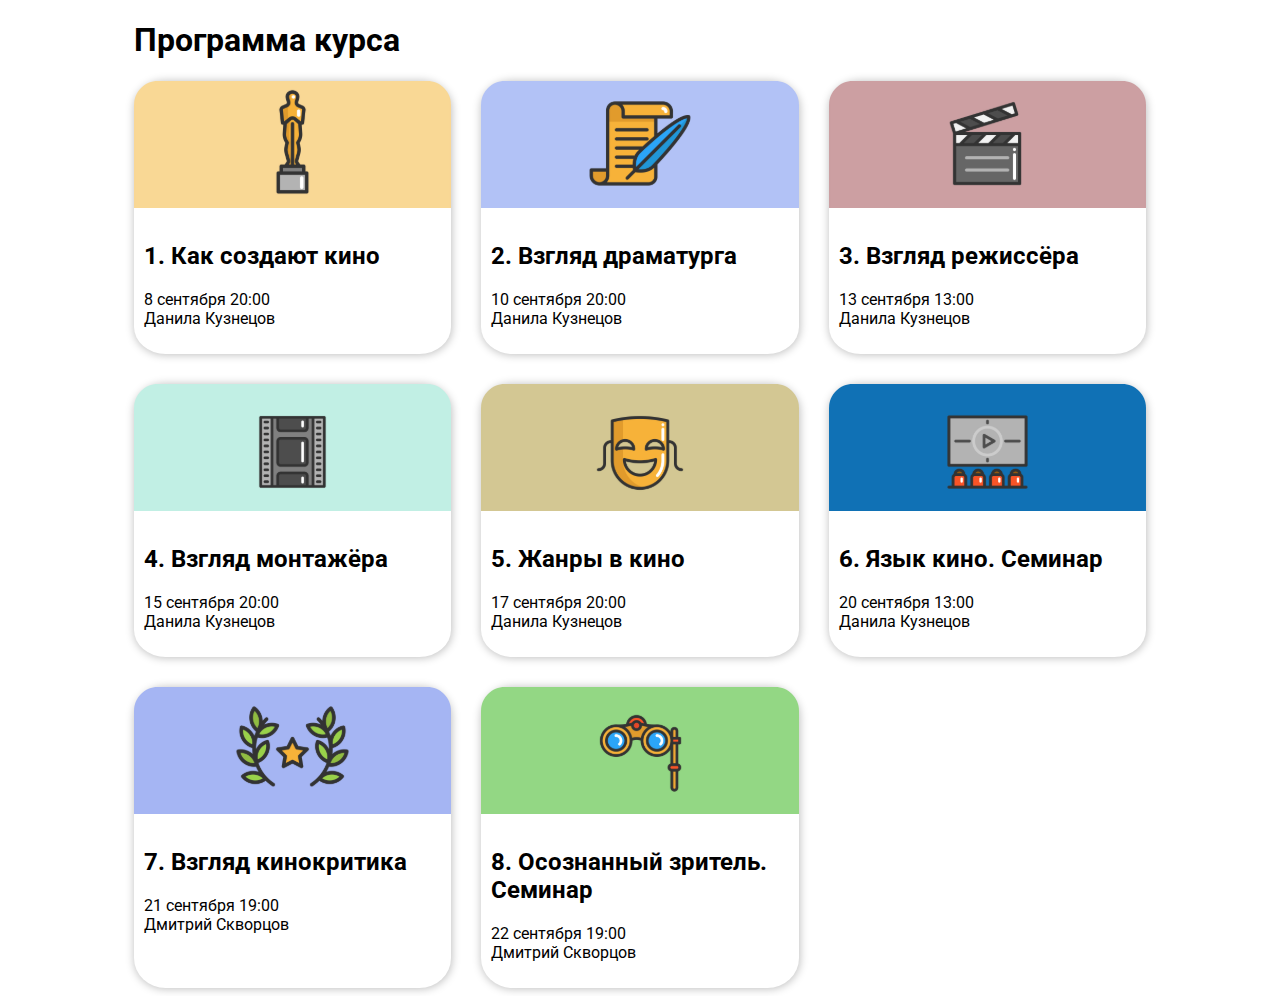
==== index.html @ 0c6a7fe0 "finished cards" ====
<!DOCTYPE html>
<html lang="en">
  <head>
    <meta charset="UTF-8" />
    <meta http-equiv="X-UA-Compatible" content="IE=edge" />
    <meta name="viewport" content="width=device-width, initial-scale=1.0" />
    <title>Document</title>
    <link rel="stylesheet" href="css/style.css" />
    <link rel="stylesheet" href="css/style.css" />
    <link rel="stylesheet" href="css/style.css" />
  </head>
  <body>
    <div class="container">
      <h1>Программа курса</h1>
      <div class="cards-containter">
        <div class="card">
          <div class="card-img-wrapper">
            <img src="./assets/img/Rectangle 5.svg" />
          </div>
          <div class="card-info">
            <h2>1. Как создают кино</h2>
            <p>
              8 сентября 20:00<br />
              Данила Кузнецов
            </p>
          </div>
        </div>
        <div class="card">
          <div class="card-img-wrapper">
            <img src="./assets/img/Rectangle 7.svg" />
          </div>
          <div class="card-info">
            <h2>2. Взгляд драматурга</h2>
            <p>
              10 сентября 20:00<br />
              Данила Кузнецов
            </p>
          </div>
        </div>
        <div class="card">
          <div class="card-img-wrapper">
            <img src="./assets/img/Rectangle 9.svg" />
          </div>
          <div class="card-info">
            <h2>3. Взгляд режиссёра</h2>
            <p>
              13 сентября 13:00<br />
              Данила Кузнецов
            </p>
          </div>
        </div>
        <div class="card">
          <div class="card-img-wrapper">
            <img src="./assets/img/Rectangle 13.svg" />
          </div>
          <div class="card-info">
            <h2>4. Взгляд монтажёра</h2>
            <p>
              15 сентября 20:00<br />
              Данила Кузнецов
            </p>
          </div>
        </div>
        <div class="card">
          <div class="card-img-wrapper">
            <img src="./assets/img/Rectangle 14.svg" />
          </div>
          <div class="card-info">
            <h2>5. Жанры в кино</h2>
            <p>
              17 сентября 20:00<br />
              Данила Кузнецов
            </p>
          </div>
        </div>
        <div class="card">
          <div class="card-img-wrapper">
            <img src="./assets/img/Rectangle 15.svg" />
          </div>
          <div class="card-info">
            <h2>6. Язык кино. Семинар</h2>
            <p>
              20 сентября 13:00<br />
              Данила Кузнецов
            </p>
          </div>
        </div>
        <div class="card">
          <div class="card-img-wrapper">
            <img src="./assets/img/Rectangle 19.svg" />
          </div>
          <div class="card-info">
            <h2>7. Взгляд кинокритика</h2>
            <p>
              21 сентября 19:00<br />
              Дмитрий Скворцов
            </p>
          </div>
        </div>
        <div class="card">
          <div class="card-img-wrapper">
            <img src="./assets/img/Rectangle 20.svg" />
          </div>
          <div class="card-info">
            <h2>8. Осознанный зритель. Семинар</h2>
            <p>
              22 сентября 19:00<br />
              Дмитрий Скворцов
            </p>
          </div>
        </div>
      </div>
    </div>
  </body>
</html>
---- css/style.css ----
@import url("https://fonts.googleapis.com/css2?family=Roboto:wght@400;700&display=swap");

body {
  font-family: "Roboto", sans-serif;
}

.container {
  width: 80%;
  margin: 0 auto;
}

.cards-containter {
  display: grid;
  gap: 30px;
  grid-template-columns: 1fr 1fr 1fr;
}

.card {
  box-shadow: 0.579167px 0.579167px 8.6875px rgba(0, 0, 0, 0.25);
  border-radius: 10%;
  box-sizing: border-box;
}

.card-info {
  padding: 10px;
}

img {
  width: 100%;
}

@media screen and (max-width: 570px) {
  .cards-containter {
    display: grid;
    gap: 30px;
    grid-template-columns: 1fr;
  }
}
---- css/style.css ----
@import url("https://fonts.googleapis.com/css2?family=Roboto:wght@400;700&display=swap");

body {
  font-family: "Roboto", sans-serif;
}

.container {
  width: 80%;
  margin: 0 auto;
}

.cards-containter {
  display: grid;
  gap: 30px;
  grid-template-columns: 1fr 1fr 1fr;
}

.card {
  box-shadow: 0.579167px 0.579167px 8.6875px rgba(0, 0, 0, 0.25);
  border-radius: 10%;
  box-sizing: border-box;
}

.card-info {
  padding: 10px;
}

img {
  width: 100%;
}

@media screen and (max-width: 570px) {
  .cards-containter {
    display: grid;
    gap: 30px;
    grid-template-columns: 1fr;
  }
}
---- css/style.css ----
@import url("https://fonts.googleapis.com/css2?family=Roboto:wght@400;700&display=swap");

body {
  font-family: "Roboto", sans-serif;
}

.container {
  width: 80%;
  margin: 0 auto;
}

.cards-containter {
  display: grid;
  gap: 30px;
  grid-template-columns: 1fr 1fr 1fr;
}

.card {
  box-shadow: 0.579167px 0.579167px 8.6875px rgba(0, 0, 0, 0.25);
  border-radius: 10%;
  box-sizing: border-box;
}

.card-info {
  padding: 10px;
}

img {
  width: 100%;
}

@media screen and (max-width: 570px) {
  .cards-containter {
    display: grid;
    gap: 30px;
    grid-template-columns: 1fr;
  }
}
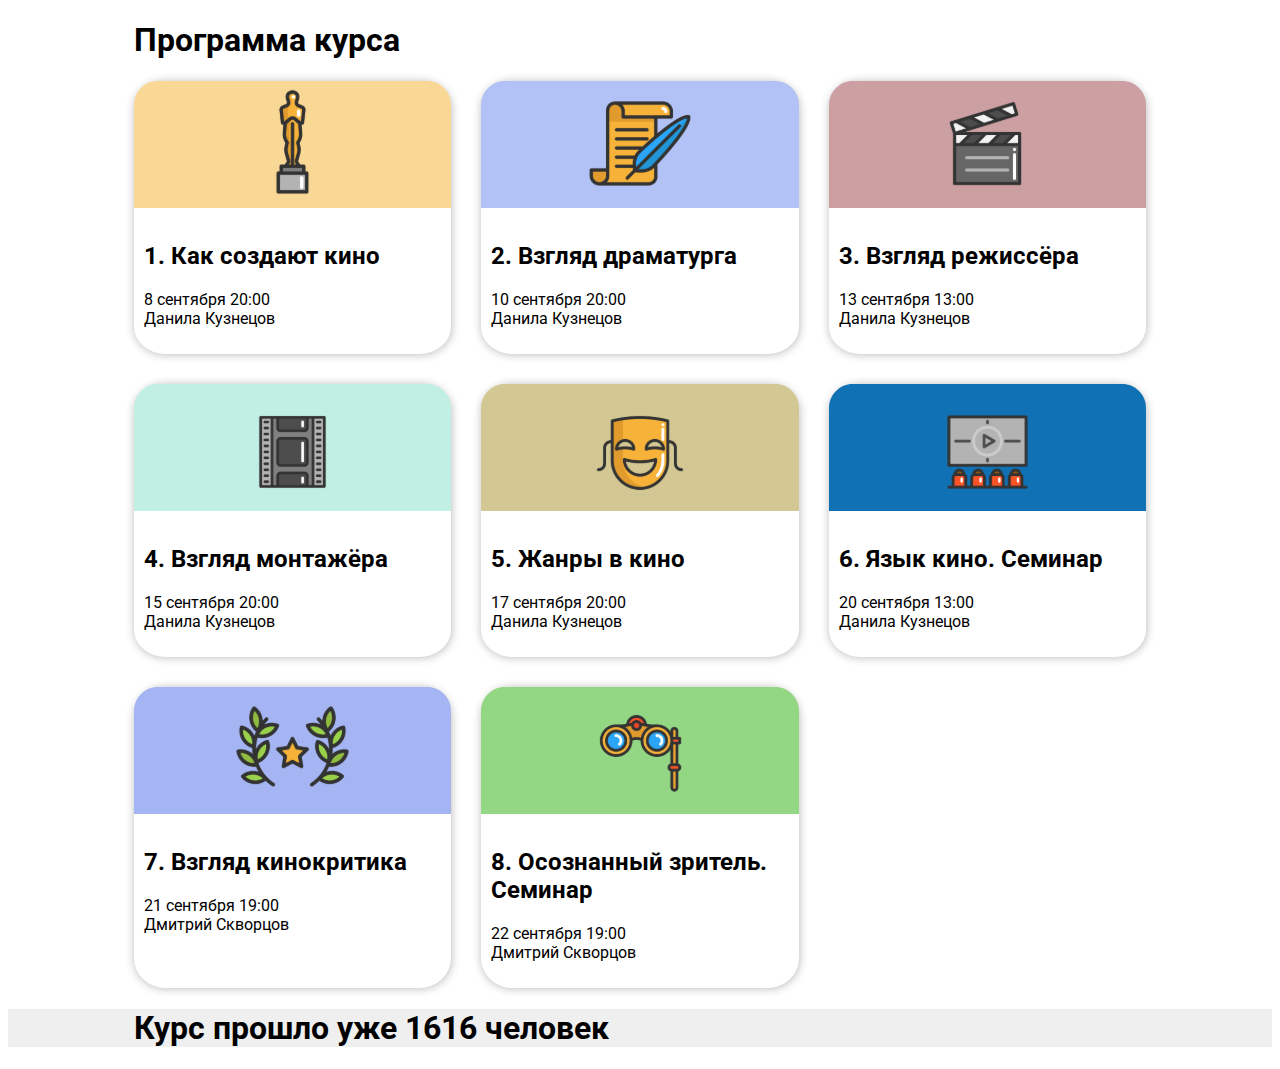
==== commit 6e73d301: "added h1" ====
--- a/index.html
+++ b/index.html
@@ -10,106 +10,113 @@
     <link rel="stylesheet" href="css/style.css" />
   </head>
   <body>
-    <div class="container">
-      <h1>Программа курса</h1>
-      <div class="cards-containter">
-        <div class="card">
-          <div class="card-img-wrapper">
-            <img src="./assets/img/Rectangle 5.svg" />
+    <div class="course-programm">
+      <div class="container">
+        <h1>Программа курса</h1>
+        <div class="cards-containter">
+          <div class="card">
+            <div class="card-img-wrapper">
+              <img src="./assets/img/Rectangle 5.svg" />
+            </div>
+            <div class="card-info">
+              <h2>1. Как создают кино</h2>
+              <p>
+                8 сентября 20:00<br />
+                Данила Кузнецов
+              </p>
+            </div>
           </div>
-          <div class="card-info">
-            <h2>1. Как создают кино</h2>
-            <p>
-              8 сентября 20:00<br />
-              Данила Кузнецов
-            </p>
+          <div class="card">
+            <div class="card-img-wrapper">
+              <img src="./assets/img/Rectangle 7.svg" />
+            </div>
+            <div class="card-info">
+              <h2>2. Взгляд драматурга</h2>
+              <p>
+                10 сентября 20:00<br />
+                Данила Кузнецов
+              </p>
+            </div>
           </div>
-        </div>
-        <div class="card">
-          <div class="card-img-wrapper">
-            <img src="./assets/img/Rectangle 7.svg" />
+          <div class="card">
+            <div class="card-img-wrapper">
+              <img src="./assets/img/Rectangle 9.svg" />
+            </div>
+            <div class="card-info">
+              <h2>3. Взгляд режиссёра</h2>
+              <p>
+                13 сентября 13:00<br />
+                Данила Кузнецов
+              </p>
+            </div>
           </div>
-          <div class="card-info">
-            <h2>2. Взгляд драматурга</h2>
-            <p>
-              10 сентября 20:00<br />
-              Данила Кузнецов
-            </p>
+          <div class="card">
+            <div class="card-img-wrapper">
+              <img src="./assets/img/Rectangle 13.svg" />
+            </div>
+            <div class="card-info">
+              <h2>4. Взгляд монтажёра</h2>
+              <p>
+                15 сентября 20:00<br />
+                Данила Кузнецов
+              </p>
+            </div>
           </div>
-        </div>
-        <div class="card">
-          <div class="card-img-wrapper">
-            <img src="./assets/img/Rectangle 9.svg" />
+          <div class="card">
+            <div class="card-img-wrapper">
+              <img src="./assets/img/Rectangle 14.svg" />
+            </div>
+            <div class="card-info">
+              <h2>5. Жанры в кино</h2>
+              <p>
+                17 сентября 20:00<br />
+                Данила Кузнецов
+              </p>
+            </div>
           </div>
-          <div class="card-info">
-            <h2>3. Взгляд режиссёра</h2>
-            <p>
-              13 сентября 13:00<br />
-              Данила Кузнецов
-            </p>
+          <div class="card">
+            <div class="card-img-wrapper">
+              <img src="./assets/img/Rectangle 15.svg" />
+            </div>
+            <div class="card-info">
+              <h2>6. Язык кино. Семинар</h2>
+              <p>
+                20 сентября 13:00<br />
+                Данила Кузнецов
+              </p>
+            </div>
           </div>
-        </div>
-        <div class="card">
-          <div class="card-img-wrapper">
-            <img src="./assets/img/Rectangle 13.svg" />
+          <div class="card">
+            <div class="card-img-wrapper">
+              <img src="./assets/img/Rectangle 19.svg" />
+            </div>
+            <div class="card-info">
+              <h2>7. Взгляд кинокритика</h2>
+              <p>
+                21 сентября 19:00<br />
+                Дмитрий Скворцов
+              </p>
+            </div>
           </div>
-          <div class="card-info">
-            <h2>4. Взгляд монтажёра</h2>
-            <p>
-              15 сентября 20:00<br />
-              Данила Кузнецов
-            </p>
-          </div>
-        </div>
-        <div class="card">
-          <div class="card-img-wrapper">
-            <img src="./assets/img/Rectangle 14.svg" />
-          </div>
-          <div class="card-info">
-            <h2>5. Жанры в кино</h2>
-            <p>
-              17 сентября 20:00<br />
-              Данила Кузнецов
-            </p>
-          </div>
-        </div>
-        <div class="card">
-          <div class="card-img-wrapper">
-            <img src="./assets/img/Rectangle 15.svg" />
-          </div>
-          <div class="card-info">
-            <h2>6. Язык кино. Семинар</h2>
-            <p>
-              20 сентября 13:00<br />
-              Данила Кузнецов
-            </p>
-          </div>
-        </div>
-        <div class="card">
-          <div class="card-img-wrapper">
-            <img src="./assets/img/Rectangle 19.svg" />
-          </div>
-          <div class="card-info">
-            <h2>7. Взгляд кинокритика</h2>
-            <p>
-              21 сентября 19:00<br />
-              Дмитрий Скворцов
-            </p>
-          </div>
-        </div>
-        <div class="card">
-          <div class="card-img-wrapper">
-            <img src="./assets/img/Rectangle 20.svg" />
-          </div>
-          <div class="card-info">
-            <h2>8. Осознанный зритель. Семинар</h2>
-            <p>
-              22 сентября 19:00<br />
-              Дмитрий Скворцов
-            </p>
+          <div class="card">
+            <div class="card-img-wrapper">
+              <img src="./assets/img/Rectangle 20.svg" />
+            </div>
+            <div class="card-info">
+              <h2>8. Осознанный зритель. Семинар</h2>
+              <p>
+                22 сентября 19:00<br />
+                Дмитрий Скворцов
+              </p>
+            </div>
           </div>
         </div>
       </div>
     </div>
+    <div class="about-course">
+      <div class="container">
+        <h1>Курс прошло уже 1616 человек</h1>
+      </div>
+    </div>
   </body>
 </html>
--- a/css/style.css
+++ b/css/style.css
@@ -29,6 +29,10 @@
   width: 100%;
 }
 
+.about-course {
+  background: #efefef;
+}
+
 @media screen and (max-width: 570px) {
   .cards-containter {
     display: grid;
--- a/css/style.css
+++ b/css/style.css
@@ -29,6 +29,10 @@
   width: 100%;
 }
 
+.about-course {
+  background: #efefef;
+}
+
 @media screen and (max-width: 570px) {
   .cards-containter {
     display: grid;
--- a/css/style.css
+++ b/css/style.css
@@ -29,6 +29,10 @@
   width: 100%;
 }
 
+.about-course {
+  background: #efefef;
+}
+
 @media screen and (max-width: 570px) {
   .cards-containter {
     display: grid;
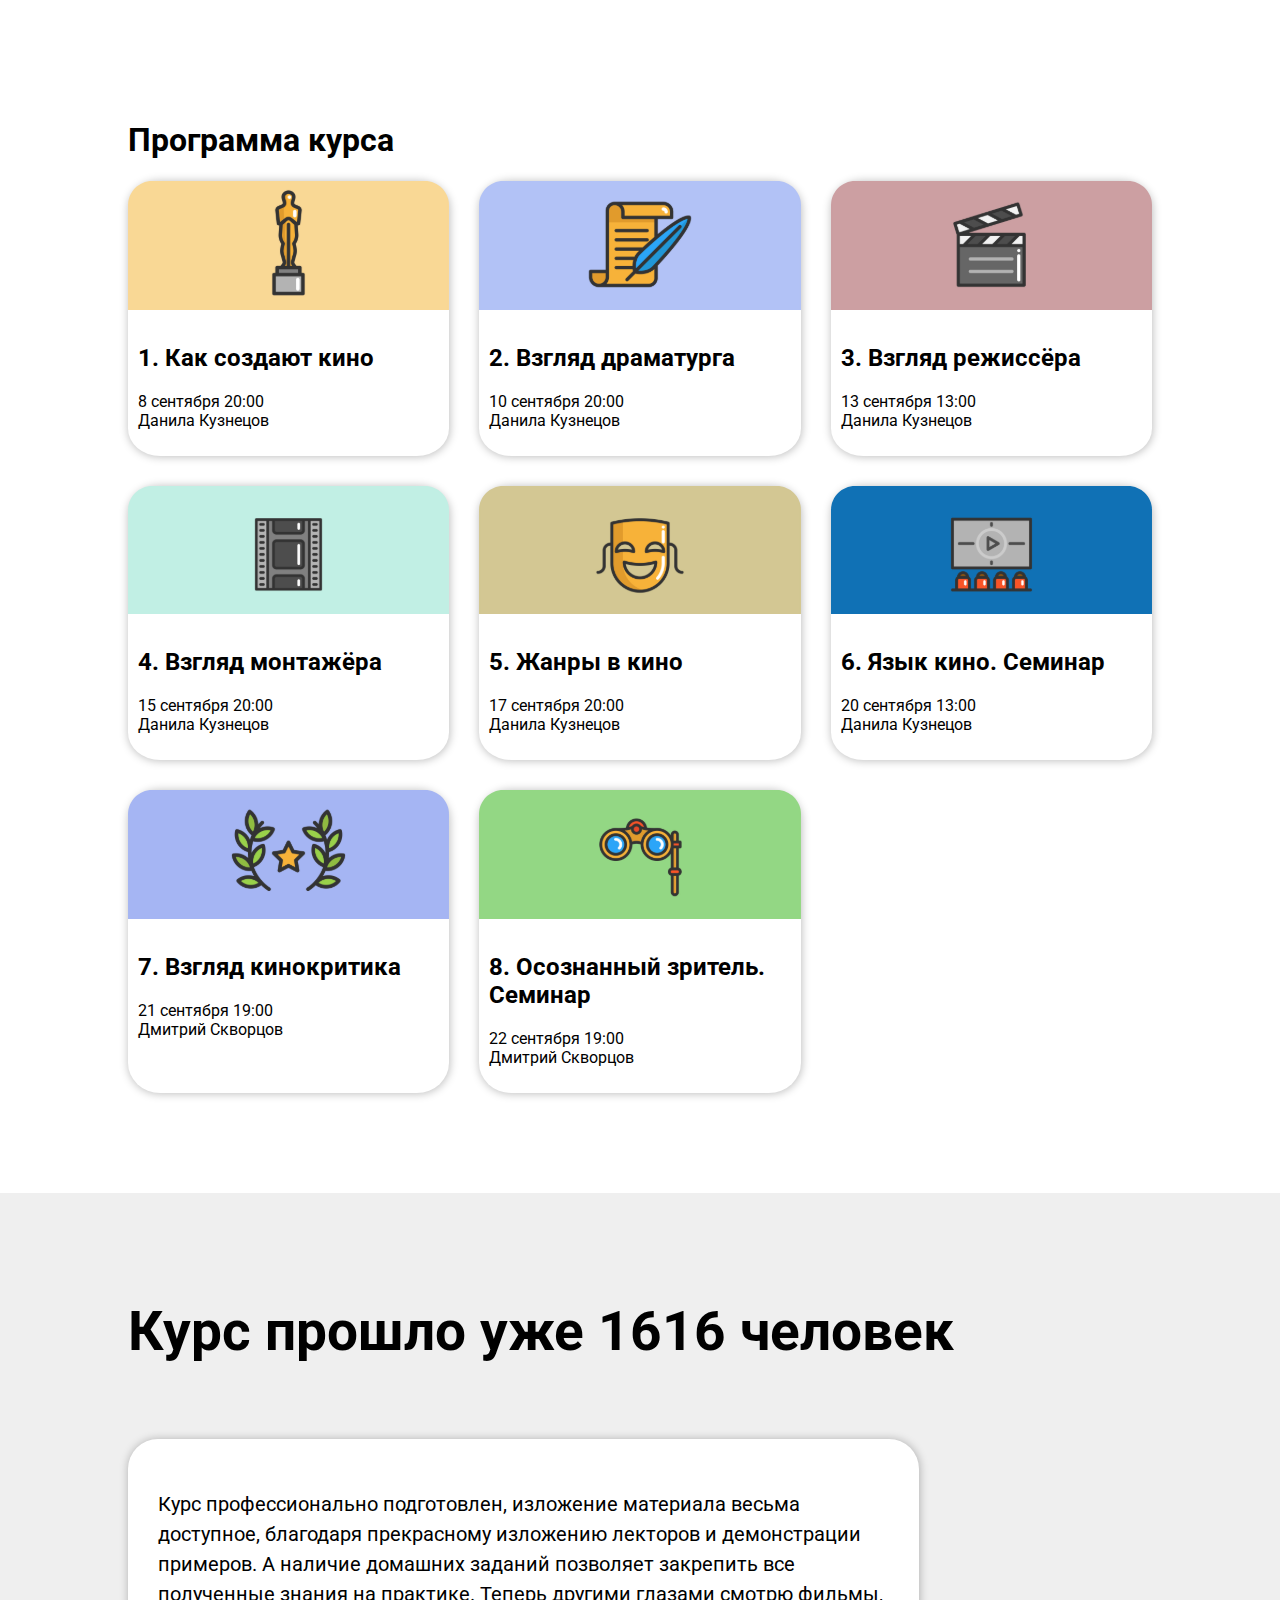
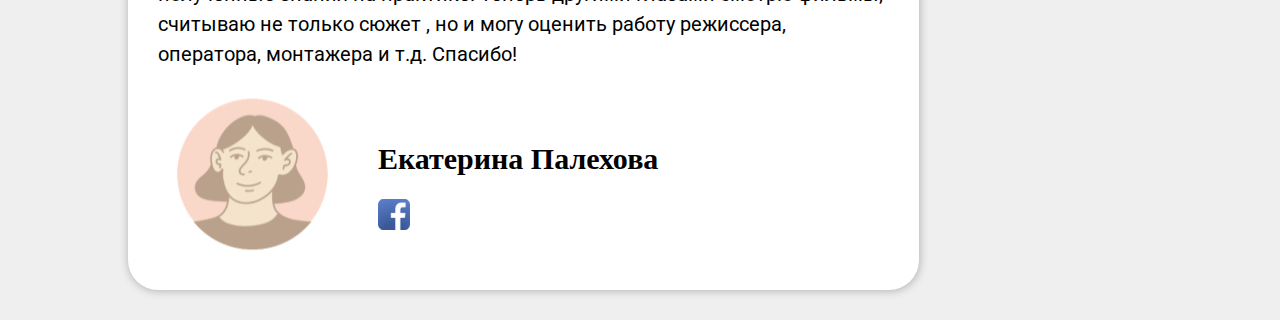
==== commit 7afd7736: "finished about course part" ====
--- a/index.html
+++ b/index.html
@@ -10,7 +10,7 @@
     <link rel="stylesheet" href="css/style.css" />
   </head>
   <body>
-    <div class="course-programm">
+    <div class="course-program">
       <div class="container">
         <h1>Программа курса</h1>
         <div class="cards-containter">
@@ -115,7 +115,28 @@
     </div>
     <div class="about-course">
       <div class="container">
-        <h1>Курс прошло уже 1616 человек</h1>
+        <h1 class="about-course-title">Курс прошло уже 1616 человек</h1>
+        <div class="card-block">
+          <p class="card-text">
+            Курс профессионально подготовлен, изложение материала весьма
+            доступное, благодаря прекрасному изложению лекторов и демонстрации
+            примеров. А наличие домашних заданий позволяет закрепить все
+            полученные знания на практике. Теперь другими глазами смотрю фильмы,
+            считываю не только сюжет , но и могу оценить работу режиссера,
+            оператора, монтажера и т.д. Спасибо!
+          </p>
+          <div class="img-block">
+            <div class="face-img-wrapper">
+              <img src="./assets/img/1 9.svg" />
+            </div>
+            <div class="account-info">
+              <h2 class="writer">Екатерина Палехова</h2>
+              <div class="facebook-img-wrapper">
+                <img src="./assets/img/fb_2 1.svg" />
+              </div>
+            </div>
+          </div>
+        </div>
       </div>
     </div>
   </body>
--- a/css/style.css
+++ b/css/style.css
@@ -2,11 +2,15 @@
 
 body {
   font-family: "Roboto", sans-serif;
+  margin: 0;
 }
 
 .container {
   width: 80%;
   margin: 0 auto;
+}
+.course-program {
+  padding: 100px 0;
 }
 
 .cards-containter {
@@ -27,10 +31,62 @@
 
 img {
   width: 100%;
+  height: 100%;
 }
 
 .about-course {
   background: #efefef;
+  padding: 30px 0;
+}
+
+.about-course-title {
+  font-weight: 700;
+  font-size: 55px;
+  line-height: 56px;
+  margin: 80px 0;
+}
+
+.img-block {
+  display: flex;
+}
+.img-fb {
+  width: 32px;
+  height: 31px;
+}
+.card-block {
+  background-color: white;
+  box-shadow: 0.579167px 0.579167px 8.6875px rgba(0, 0, 0, 0.25);
+  border-radius: 30px;
+  box-sizing: border-box;
+  padding: 30px;
+  width: 791px;
+  height: 451px;
+}
+
+.card-text {
+  font-weight: 400;
+  font-size: 20px;
+  line-height: 30px;
+}
+.writer{
+  font-family: 'Roboto Slab';
+  font-weight: 700;
+  font-size: 30px;
+  line-height: 101.38%;
+}
+
+.face-img-wrapper {
+  width: 190px;
+  height: 170px;
+}
+.facebook-img-wrapper {
+  width: 32px;
+  height: 31px;
+}
+
+.account-info {
+  padding: 30px 0 30px 30px;
+  box-sizing: border-box;
 }
 
 @media screen and (max-width: 570px) {
--- a/css/style.css
+++ b/css/style.css
@@ -2,11 +2,15 @@
 
 body {
   font-family: "Roboto", sans-serif;
+  margin: 0;
 }
 
 .container {
   width: 80%;
   margin: 0 auto;
+}
+.course-program {
+  padding: 100px 0;
 }
 
 .cards-containter {
@@ -27,10 +31,62 @@
 
 img {
   width: 100%;
+  height: 100%;
 }
 
 .about-course {
   background: #efefef;
+  padding: 30px 0;
+}
+
+.about-course-title {
+  font-weight: 700;
+  font-size: 55px;
+  line-height: 56px;
+  margin: 80px 0;
+}
+
+.img-block {
+  display: flex;
+}
+.img-fb {
+  width: 32px;
+  height: 31px;
+}
+.card-block {
+  background-color: white;
+  box-shadow: 0.579167px 0.579167px 8.6875px rgba(0, 0, 0, 0.25);
+  border-radius: 30px;
+  box-sizing: border-box;
+  padding: 30px;
+  width: 791px;
+  height: 451px;
+}
+
+.card-text {
+  font-weight: 400;
+  font-size: 20px;
+  line-height: 30px;
+}
+.writer{
+  font-family: 'Roboto Slab';
+  font-weight: 700;
+  font-size: 30px;
+  line-height: 101.38%;
+}
+
+.face-img-wrapper {
+  width: 190px;
+  height: 170px;
+}
+.facebook-img-wrapper {
+  width: 32px;
+  height: 31px;
+}
+
+.account-info {
+  padding: 30px 0 30px 30px;
+  box-sizing: border-box;
 }
 
 @media screen and (max-width: 570px) {
--- a/css/style.css
+++ b/css/style.css
@@ -2,11 +2,15 @@
 
 body {
   font-family: "Roboto", sans-serif;
+  margin: 0;
 }
 
 .container {
   width: 80%;
   margin: 0 auto;
+}
+.course-program {
+  padding: 100px 0;
 }
 
 .cards-containter {
@@ -27,10 +31,62 @@
 
 img {
   width: 100%;
+  height: 100%;
 }
 
 .about-course {
   background: #efefef;
+  padding: 30px 0;
+}
+
+.about-course-title {
+  font-weight: 700;
+  font-size: 55px;
+  line-height: 56px;
+  margin: 80px 0;
+}
+
+.img-block {
+  display: flex;
+}
+.img-fb {
+  width: 32px;
+  height: 31px;
+}
+.card-block {
+  background-color: white;
+  box-shadow: 0.579167px 0.579167px 8.6875px rgba(0, 0, 0, 0.25);
+  border-radius: 30px;
+  box-sizing: border-box;
+  padding: 30px;
+  width: 791px;
+  height: 451px;
+}
+
+.card-text {
+  font-weight: 400;
+  font-size: 20px;
+  line-height: 30px;
+}
+.writer{
+  font-family: 'Roboto Slab';
+  font-weight: 700;
+  font-size: 30px;
+  line-height: 101.38%;
+}
+
+.face-img-wrapper {
+  width: 190px;
+  height: 170px;
+}
+.facebook-img-wrapper {
+  width: 32px;
+  height: 31px;
+}
+
+.account-info {
+  padding: 30px 0 30px 30px;
+  box-sizing: border-box;
 }
 
 @media screen and (max-width: 570px) {
